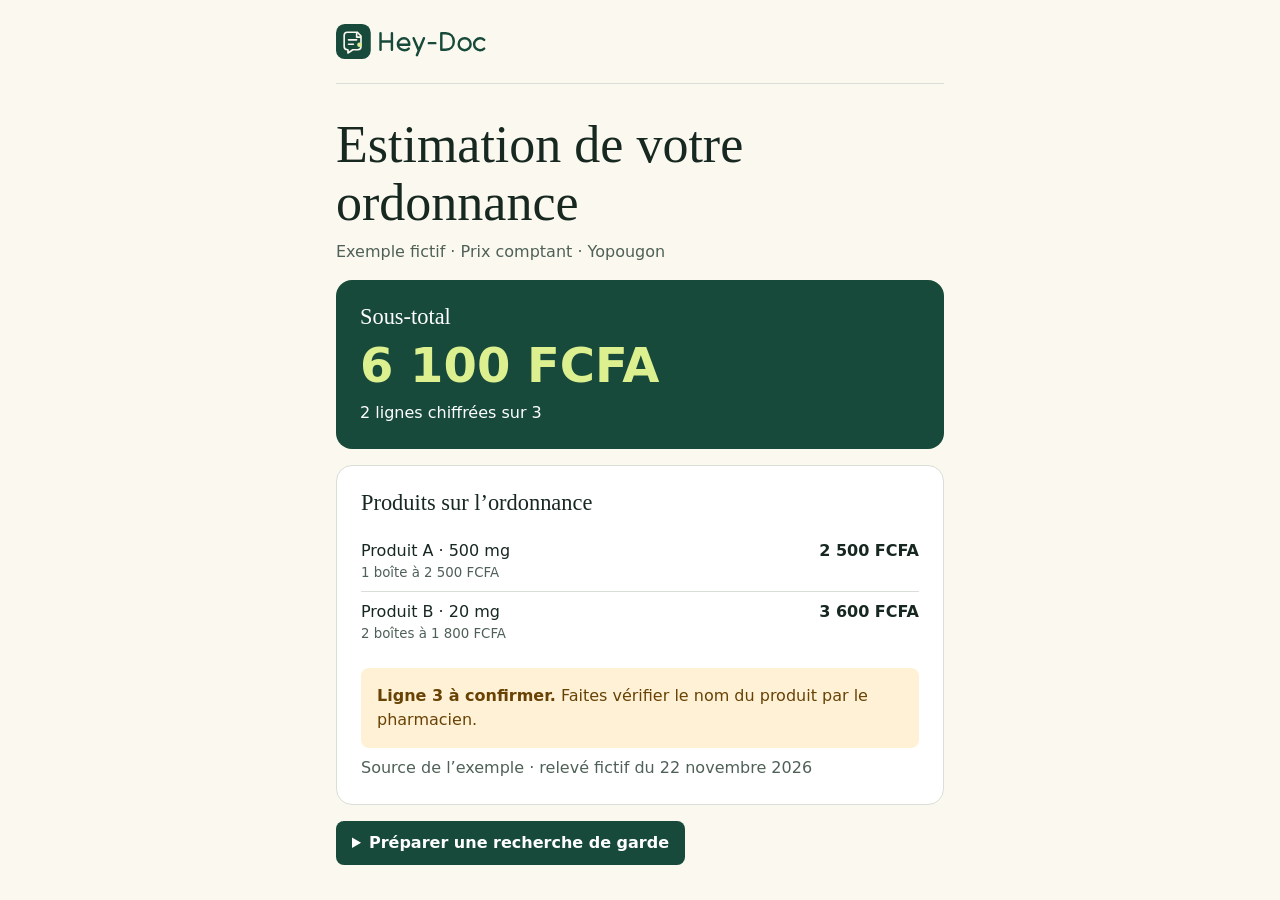
==== branding/apercu.html @ fa77b553 "Add Hey-Doc brand identity and visual guide" ====
<!doctype html>
<html lang="fr">
<head>
  <meta charset="utf-8">
  <meta name="viewport" content="width=device-width, initial-scale=1">
  <title>Hey-Doc · Aperçu du résultat d’ordonnance</title>
  <link rel="icon" href="actifs/symbole.svg">
  <link rel="stylesheet" href="theme.css">
  <style>
    * { box-sizing: border-box; }
    body { margin: 0; background: var(--color-page); color: var(--color-ink); font: 1rem/1.5 var(--font-body); }
    header, main { width: min(100% - 2rem, 38rem); margin-inline: auto; }
    header { padding-block: var(--space-3); border-bottom: 1px solid var(--color-border); }
    img { display: block; width: 152px; height: auto; }
    main { padding-block: var(--space-4); }
    h1, h2 { margin: 0; font-family: var(--font-display); font-weight: 500; line-height: 1.12; }
    h1 { font-size: clamp(2rem, 7vw, 3.25rem); }
    h2 { font-size: 1.4rem; }
    p { margin: 0; }
    .context, .source { color: var(--color-muted); margin-block-start: var(--space-1); }
    .total, .card { border-radius: var(--radius-card); margin-block-start: var(--space-2); padding: var(--space-3); }
    .total { background: var(--color-brand); color: var(--color-surface); }
    .total strong { display: block; color: var(--color-accent); font-size: clamp(1.9rem, 8vw, 3rem); }
    strong { font-variant-numeric: tabular-nums; }
    .card { background: var(--color-surface); border: 1px solid var(--color-border); }
    dl { margin-block: var(--space-2); }
    dl div { display: flex; justify-content: space-between; flex-wrap: wrap; gap: var(--space-1); padding-block: var(--space-1); }
    dl div + div { border-top: 1px solid var(--color-border); }
    dt small { display: block; color: var(--color-muted); }
    dd { margin: 0; }
    .warning { padding: var(--space-2); border-radius: .5rem; background: var(--color-warning-bg); color: var(--color-warning); }
    details { margin-block-start: var(--space-2); }
    summary { width: fit-content; min-height: 44px; padding: .6rem 1rem; border-radius: .5rem; background: var(--color-brand); color: white; font-weight: 650; cursor: pointer; }
    summary:focus-visible { outline: 2px solid var(--color-brand); outline-offset: 4px; }
  </style>
</head>
<body>
  <header><img src="actifs/logo.svg" width="280" height="64" alt="Hey-Doc"></header>
  <main>
    <h1>Estimation de votre ordonnance</h1>
    <p class="context">Exemple fictif · Prix comptant · Yopougon</p>
    <section class="total" aria-labelledby="total">
      <h2 id="total">Sous-total</h2>
      <strong>6 100 FCFA</strong>
      <p>2 lignes chiffrées sur 3</p>
    </section>
    <section class="card" aria-labelledby="lines">
      <h2 id="lines">Produits sur l’ordonnance</h2>
      <dl>
        <div><dt>Produit A · 500 mg<small>1 boîte à 2 500 FCFA</small></dt><dd><strong>2 500 FCFA</strong></dd></div>
        <div><dt>Produit B · 20 mg<small>2 boîtes à 1 800 FCFA</small></dt><dd><strong>3 600 FCFA</strong></dd></div>
      </dl>
      <p class="warning"><strong>Ligne 3 à confirmer.</strong> Faites vérifier le nom du produit par le pharmacien.</p>
      <p class="source">Source de l’exemple · relevé fictif du 22 novembre 2026</p>
    </section>
    <details>
      <summary>Préparer une recherche de garde</summary>
      <p class="context">Indiquez votre commune ou quartier, puis le jour et l’heure souhaités.</p>
    </details>
  </main>
</body>
</html>
---- branding/theme.css ----
:root {
  --color-page: #fbf8ef;
  --color-surface: #fff;
  --color-ink: #172820;
  --color-muted: #4f6157;
  --color-brand: #174a3a;
  --color-accent: #ddf08f;
  --color-warning-bg: #fff1d6;
  --color-warning: #684204;
  --color-border: #d8dfd7;
  --font-body: system-ui, sans-serif;
  --font-display: Georgia, serif;
  --space-1: .5rem;
  --space-2: 1rem;
  --space-3: 1.5rem;
  --space-4: 2rem;
  --radius-card: 1rem;
}
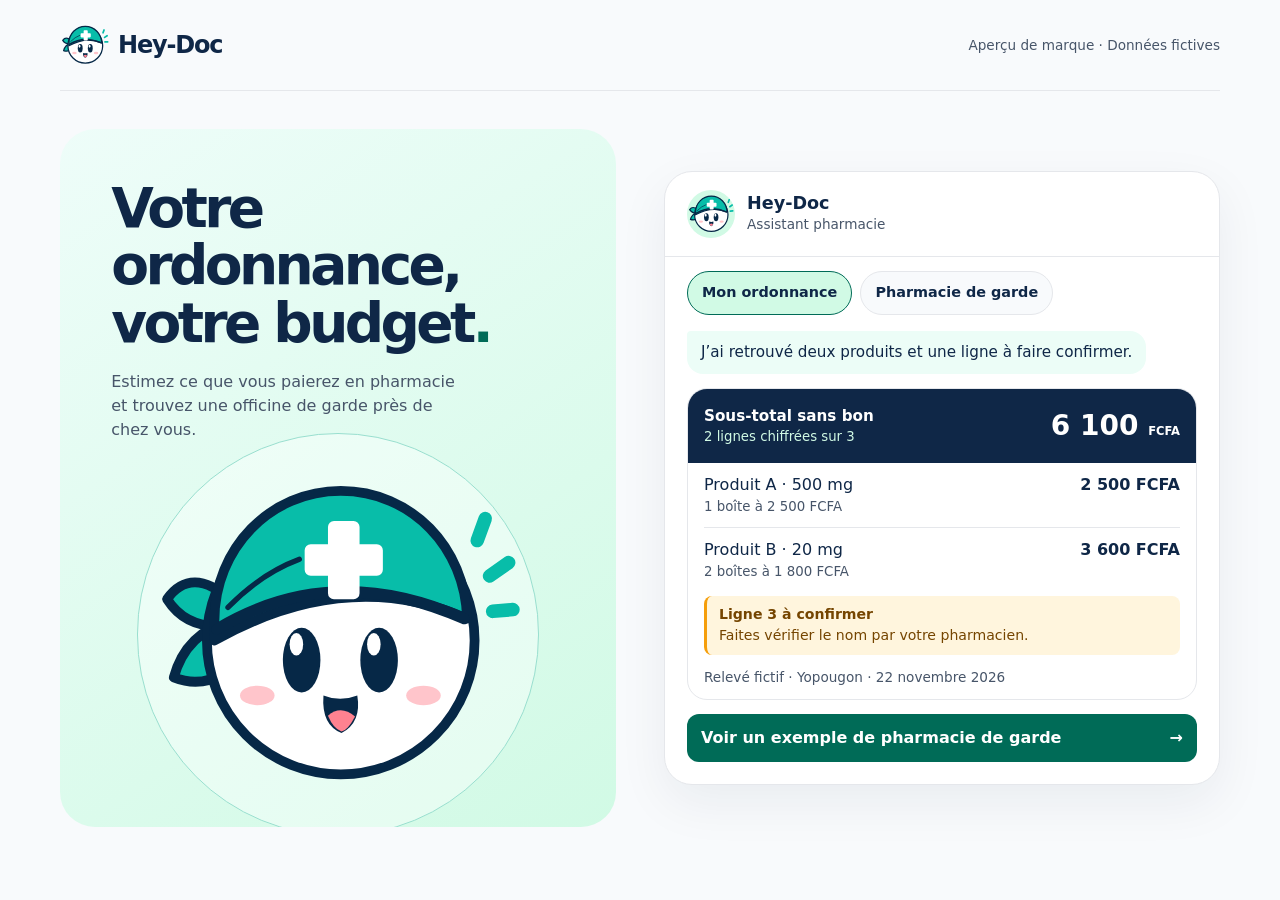
==== commit 0b76056e: "Redesign Hey-Doc around the supplied mascot" ====
--- a/branding/apercu.html
+++ b/branding/apercu.html
@@ -3,60 +3,73 @@
 <head>
   <meta charset="utf-8">
   <meta name="viewport" content="width=device-width, initial-scale=1">
-  <title>Hey-Doc · Aperçu du résultat d’ordonnance</title>
-  <link rel="icon" href="actifs/symbole.svg">
+  <title>Hey-Doc · Aperçu du chat</title>
+  <link rel="icon" href="heydoc-mascotte.svg" type="image/svg+xml">
   <link rel="stylesheet" href="theme.css">
-  <style>
-    * { box-sizing: border-box; }
-    body { margin: 0; background: var(--color-page); color: var(--color-ink); font: 1rem/1.5 var(--font-body); }
-    header, main { width: min(100% - 2rem, 38rem); margin-inline: auto; }
-    header { padding-block: var(--space-3); border-bottom: 1px solid var(--color-border); }
-    img { display: block; width: 152px; height: auto; }
-    main { padding-block: var(--space-4); }
-    h1, h2 { margin: 0; font-family: var(--font-display); font-weight: 500; line-height: 1.12; }
-    h1 { font-size: clamp(2rem, 7vw, 3.25rem); }
-    h2 { font-size: 1.4rem; }
-    p { margin: 0; }
-    .context, .source { color: var(--color-muted); margin-block-start: var(--space-1); }
-    .total, .card { border-radius: var(--radius-card); margin-block-start: var(--space-2); padding: var(--space-3); }
-    .total { background: var(--color-brand); color: var(--color-surface); }
-    .total strong { display: block; color: var(--color-accent); font-size: clamp(1.9rem, 8vw, 3rem); }
-    strong { font-variant-numeric: tabular-nums; }
-    .card { background: var(--color-surface); border: 1px solid var(--color-border); }
-    dl { margin-block: var(--space-2); }
-    dl div { display: flex; justify-content: space-between; flex-wrap: wrap; gap: var(--space-1); padding-block: var(--space-1); }
-    dl div + div { border-top: 1px solid var(--color-border); }
-    dt small { display: block; color: var(--color-muted); }
-    dd { margin: 0; }
-    .warning { padding: var(--space-2); border-radius: .5rem; background: var(--color-warning-bg); color: var(--color-warning); }
-    details { margin-block-start: var(--space-2); }
-    summary { width: fit-content; min-height: 44px; padding: .6rem 1rem; border-radius: .5rem; background: var(--color-brand); color: white; font-weight: 650; cursor: pointer; }
-    summary:focus-visible { outline: 2px solid var(--color-brand); outline-offset: 4px; }
-  </style>
+  <link rel="stylesheet" href="apercu.css">
 </head>
 <body>
-  <header><img src="actifs/logo.svg" width="280" height="64" alt="Hey-Doc"></header>
-  <main>
-    <h1>Estimation de votre ordonnance</h1>
-    <p class="context">Exemple fictif · Prix comptant · Yopougon</p>
-    <section class="total" aria-labelledby="total">
-      <h2 id="total">Sous-total</h2>
-      <strong>6 100 FCFA</strong>
-      <p>2 lignes chiffrées sur 3</p>
+  <header class="top">
+    <div class="brand"><img src="heydoc-mascotte.svg" alt="" width="50" height="50"><span>Hey-Doc</span></div>
+    <p>Aperçu de marque · Données fictives</p>
+  </header>
+  <main class="layout">
+    <section class="intro" aria-labelledby="headline">
+      <div class="intro-copy">
+        <h1 id="headline">Votre ordonnance,<br> votre budget<span>.</span></h1>
+        <p>Estimez ce que vous paierez en pharmacie et trouvez une officine de garde près de chez vous.</p>
+      </div>
+      <div class="mascot"><img src="heydoc-mascotte.svg" alt="La mascotte Hey-Doc, avec son bandana turquoise" width="360" height="360"></div>
     </section>
-    <section class="card" aria-labelledby="lines">
-      <h2 id="lines">Produits sur l’ordonnance</h2>
-      <dl>
-        <div><dt>Produit A · 500 mg<small>1 boîte à 2 500 FCFA</small></dt><dd><strong>2 500 FCFA</strong></dd></div>
-        <div><dt>Produit B · 20 mg<small>2 boîtes à 1 800 FCFA</small></dt><dd><strong>3 600 FCFA</strong></dd></div>
-      </dl>
-      <p class="warning"><strong>Ligne 3 à confirmer.</strong> Faites vérifier le nom du produit par le pharmacien.</p>
-      <p class="source">Source de l’exemple · relevé fictif du 22 novembre 2026</p>
+    <section class="chat" aria-labelledby="chat-title">
+      <header class="chat-head">
+        <img src="heydoc-mascotte.svg" alt="" width="48" height="48">
+        <div><h2 id="chat-title">Hey-Doc</h2><p>Assistant pharmacie</p></div>
+      </header>
+      <nav class="routes" aria-label="Parcours de démonstration">
+        <button type="button" aria-pressed="true" aria-controls="ordonnance" data-panel="ordonnance">Mon ordonnance</button>
+        <button type="button" aria-pressed="false" aria-controls="garde" data-panel="garde">Pharmacie de garde</button>
+      </nav>
+      <div class="panel" id="ordonnance">
+        <p class="bubble">J’ai retrouvé deux produits et une ligne à faire confirmer.</p>
+        <article class="result">
+          <div class="amount">
+            <div><h3>Sous-total sans bon</h3><p>2 lignes chiffrées sur 3</p></div>
+            <strong>6 100 <small>FCFA</small></strong>
+          </div>
+          <dl class="items">
+            <div><dt>Produit A · 500 mg<small>1 boîte à 2 500 FCFA</small></dt><dd>2 500 FCFA</dd></div>
+            <div><dt>Produit B · 20 mg<small>2 boîtes à 1 800 FCFA</small></dt><dd>3 600 FCFA</dd></div>
+          </dl>
+          <p class="warning"><strong>Ligne 3 à confirmer</strong><br>Faites vérifier le nom par votre pharmacien.</p>
+          <p class="source">Relevé fictif · Yopougon · 22 novembre 2026</p>
+        </article>
+        <button type="button" class="action" data-panel="garde">Voir un exemple de pharmacie de garde <span aria-hidden="true">→</span></button>
+      </div>
+      <div class="panel" id="garde" hidden>
+        <p class="bubble">Voici comment une officine de garde s’affiche pour votre secteur et votre créneau.</p>
+        <article class="result">
+          <div class="amount pharmacy"><div><h3>Pharmacie de démonstration</h3><p>Yopougon · Niangon</p></div></div>
+          <dl class="items">
+            <div><dt>Période de garde</dt><dd>Dim. 19 h – lun. 8 h</dd></div>
+            <div><dt>Téléphone</dt><dd>Exemple sans numéro</dd></div>
+          </dl>
+          <p class="source">Planning fictif · Appelez l’officine pour vérifier le stock avant de partir.</p>
+        </article>
+      </div>
     </section>
-    <details>
-      <summary>Préparer une recherche de garde</summary>
-      <p class="context">Indiquez votre commune ou quartier, puis le jour et l’heure souhaités.</p>
-    </details>
   </main>
+  <script>
+    const routes = document.querySelectorAll('.routes button');
+    const panels = document.querySelectorAll('.panel');
+    for (const button of document.querySelectorAll('[data-panel]')) {
+      button.addEventListener('click', () => {
+        const target = button.dataset.panel;
+        for (const panel of panels) panel.hidden = panel.id !== target;
+        for (const route of routes) route.setAttribute('aria-pressed', String(route.dataset.panel === target));
+        if (!button.closest('.routes')) document.querySelector('.routes [aria-pressed="true"]').focus();
+      });
+    }
+  </script>
 </body>
 </html>
--- a/branding/theme.css
+++ b/branding/theme.css
@@ -1,18 +1,22 @@
 :root {
-  --color-page: #fbf8ef;
-  --color-surface: #fff;
-  --color-ink: #172820;
-  --color-muted: #4f6157;
-  --color-brand: #174a3a;
-  --color-accent: #ddf08f;
-  --color-warning-bg: #fff1d6;
-  --color-warning: #684204;
-  --color-border: #d8dfd7;
-  --font-body: system-ui, sans-serif;
-  --font-display: Georgia, serif;
-  --space-1: .5rem;
-  --space-2: 1rem;
-  --space-3: 1.5rem;
-  --space-4: 2rem;
-  --radius-card: 1rem;
+  color-scheme: light;
+  --page: #f8fafc;
+  --surface: #ffffff;
+  --ink: #0f2747;
+  --muted: #475569;
+  --brand: #00b894;
+  --action: #006b57;
+  --action-hover: #005443;
+  --mint: #d1fae5;
+  --link: #2563eb;
+  --warning: #f59e0b;
+  --warning-bg: #fff5dd;
+  --warning-ink: #754500;
+  --error: #ef4444;
+  --error-ink: #a51f29;
+  --error-bg: #fff0f1;
+  --line: #e5e7eb;
+  --font: ui-rounded, "Nunito", "Avenir Next", system-ui, sans-serif;
+  --radius: 20px;
+  --shadow: 0 18px 50px #0f274710;
 }
--- a/branding/apercu.css
+++ b/branding/apercu.css
@@ -0,0 +1,54 @@
+* { box-sizing: border-box; }
+body { margin: 0; color: var(--ink); background: var(--page); font: 1rem/1.5 var(--font); }
+h1, h2, h3, p, dl, dd { margin: 0; }
+button { font: inherit; cursor: pointer; }
+button:focus-visible { outline: 3px solid var(--link); outline-offset: 3px; }
+.top, .layout { width: min(1160px, calc(100% - 64px)); margin-inline: auto; }
+.top { display: flex; justify-content: space-between; align-items: center; gap: 12px; padding-block: 20px; border-bottom: 1px solid var(--line); }
+.top p, .chat-head p, .source { color: var(--muted); font-size: .85rem; }
+.brand { display: flex; align-items: center; gap: 8px; font-size: 1.5rem; font-weight: 850; letter-spacing: -.05em; }
+.layout { display: grid; grid-template-columns: minmax(0, 1fr) minmax(0, 1fr); align-items: center; gap: 48px; padding-block: 38px; }
+.intro { min-height: 620px; display: flex; flex-direction: column; justify-content: space-between; overflow: hidden; background: linear-gradient(145deg, #eefdf9, var(--mint)); border-radius: 35px; }
+.intro-copy { padding: clamp(24px, 4vw, 52px) clamp(24px, 4vw, 52px) 0; }
+h1 { font-size: clamp(2.2rem, 4.3vw, 4.1rem); font-weight: 850; line-height: 1.04; letter-spacing: -.065em; }
+h1 span { color: var(--action); }
+.intro p { max-width: 35ch; margin-top: 18px; color: var(--muted); }
+.mascot { display: grid; place-items: center; position: relative; isolation: isolate; }
+.mascot::before { content: ""; position: absolute; z-index: -1; width: 72%; aspect-ratio: 1; border: 1px solid #99dfcf; border-radius: 50%; background: #ffffff63; }
+.mascot img { width: min(100%, 385px); height: auto; display: block; }
+.chat { background: var(--surface); border: 1px solid var(--line); border-radius: 28px; box-shadow: var(--shadow); }
+.chat-head { display: flex; gap: 12px; align-items: center; padding: 18px 22px; border-bottom: 1px solid var(--line); }
+.chat-head img { background: var(--mint); border-radius: 50%; }
+.chat-head h2 { font-size: 1.1rem; line-height: 1.2; }
+.routes { display: flex; flex-wrap: wrap; gap: 8px; padding: 14px 22px 0; }
+.routes button { color: var(--ink); background: var(--page); border: 1px solid var(--line); border-radius: 999px; min-height: 44px; padding: 7px 14px; font-size: .9rem; font-weight: 700; }
+.routes button[aria-pressed="true"] { background: var(--mint); border-color: var(--action); }
+.panel { padding: 16px 22px 22px; }
+.bubble { width: fit-content; max-width: 100%; background: #ecfdf7; border-radius: 4px 16px 16px; padding: 10px 14px; margin-bottom: 14px; font-size: .95rem; }
+.result { border: 1px solid var(--line); border-radius: var(--radius); overflow: hidden; }
+.amount { display: flex; flex-wrap: wrap; justify-content: space-between; align-items: center; gap: 8px 14px; padding: 16px; background: var(--ink); color: white; }
+.amount h3 { font-size: .95rem; }
+.amount p { color: var(--mint); font-size: .83rem; }
+.amount strong { font-size: 1.75rem; line-height: 1; font-variant-numeric: tabular-nums; }
+.amount small { font-size: .72rem; }
+.items { margin-inline: 16px; }
+.items div { display: flex; flex-wrap: wrap; justify-content: space-between; gap: 4px 12px; padding-block: 10px; }
+.items div + div { border-top: 1px solid var(--line); }
+.items small { display: block; color: var(--muted); }
+.items dd { font-weight: 750; font-variant-numeric: tabular-nums; }
+.warning { color: var(--warning-ink); background: var(--warning-bg); border-left: 3px solid var(--warning); border-radius: 8px; margin: 4px 16px 0; padding: 8px 12px; font-size: .88rem; }
+.source { padding: 12px 16px; }
+.action { display: flex; justify-content: space-between; gap: 12px; align-items: center; text-align: left; width: 100%; min-height: 48px; margin-top: 14px; border: 0; border-radius: 12px; padding: 10px 14px; background: var(--action); color: white; font-weight: 750; }
+.action:hover { background: var(--action-hover); }
+@media (max-width: 850px) {
+  .top, .layout { width: min(630px, calc(100% - 32px)); }
+  .layout { grid-template-columns: minmax(0, 1fr); padding-block: 20px; gap: 20px; }
+  .intro { min-height: auto; }
+  .mascot img { width: min(60%, 250px); }
+  .mascot::before { width: min(55%, 230px); }
+}
+@media (max-width: 420px) {
+  .top p { text-align: right; max-width: 15ch; }
+  .chat-head, .routes, .panel { padding-inline: 14px; }
+  .routes button { padding-inline: 10px; }
+}
